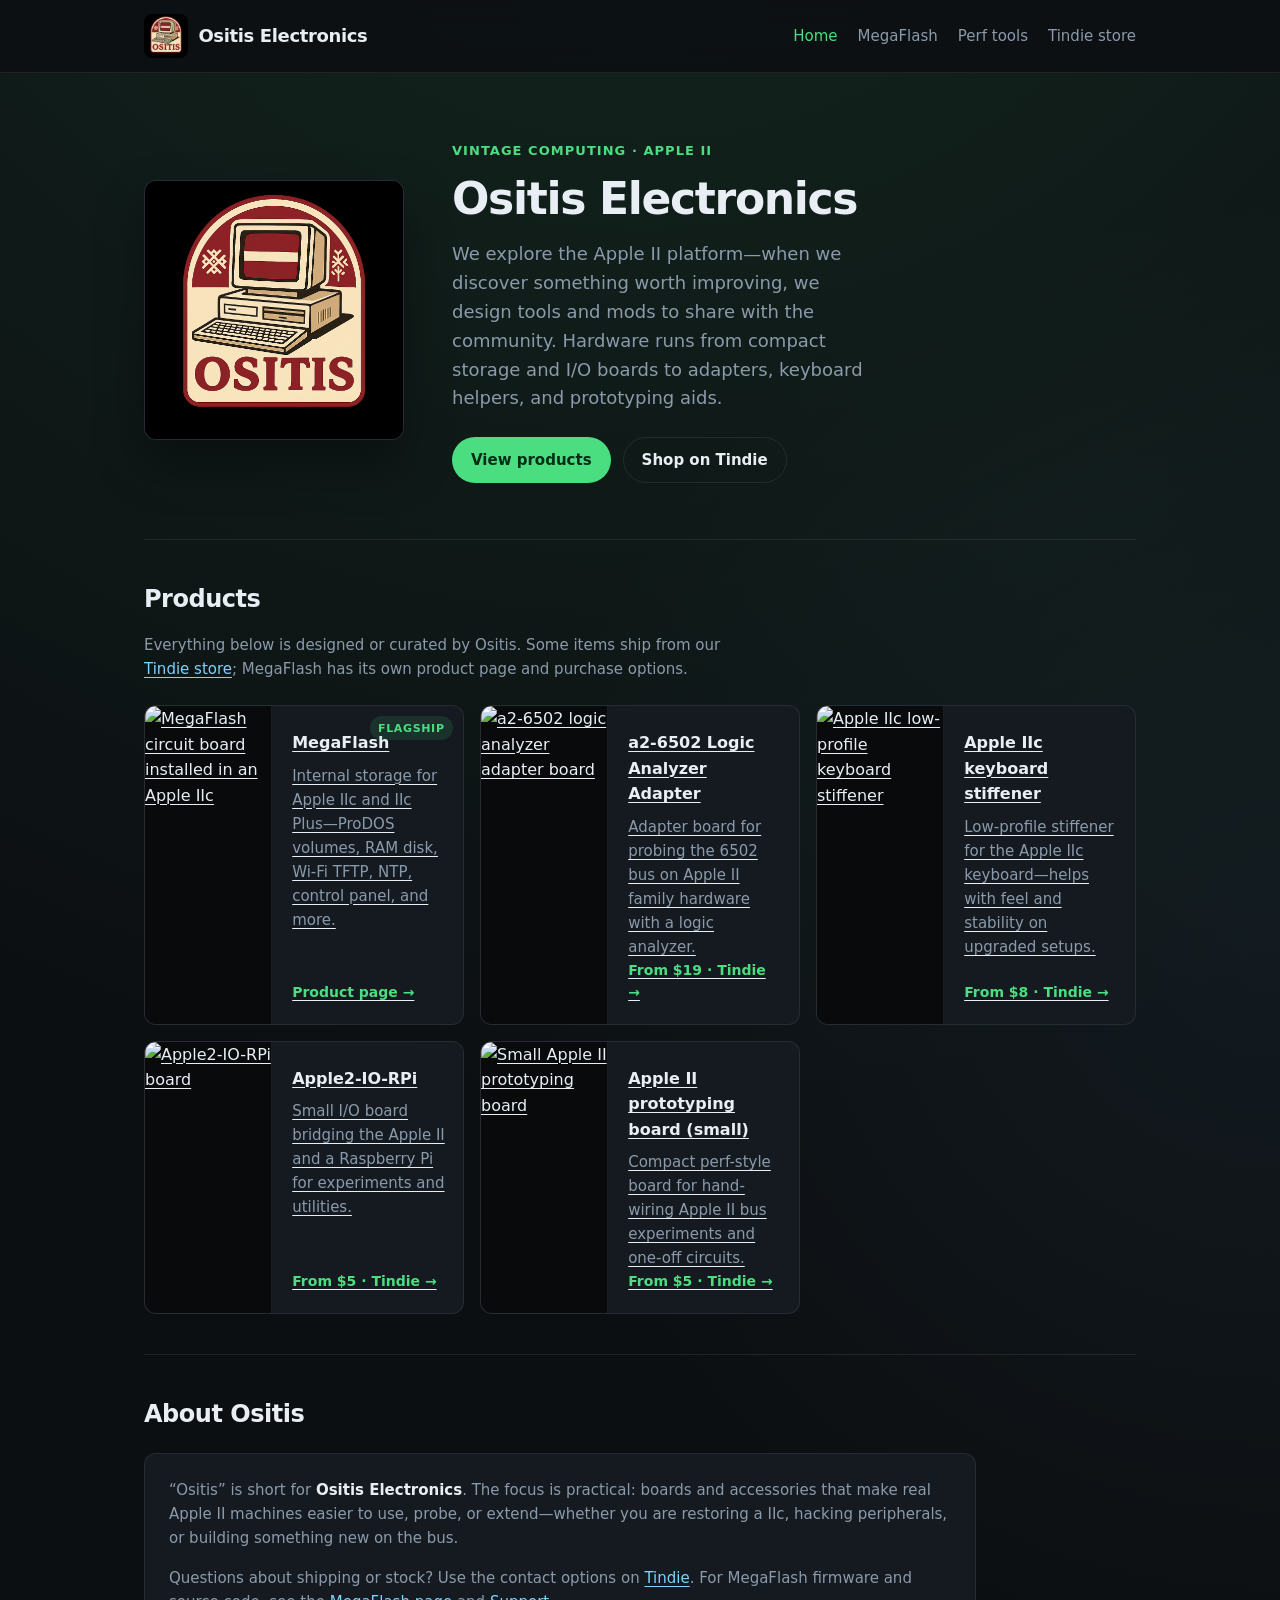
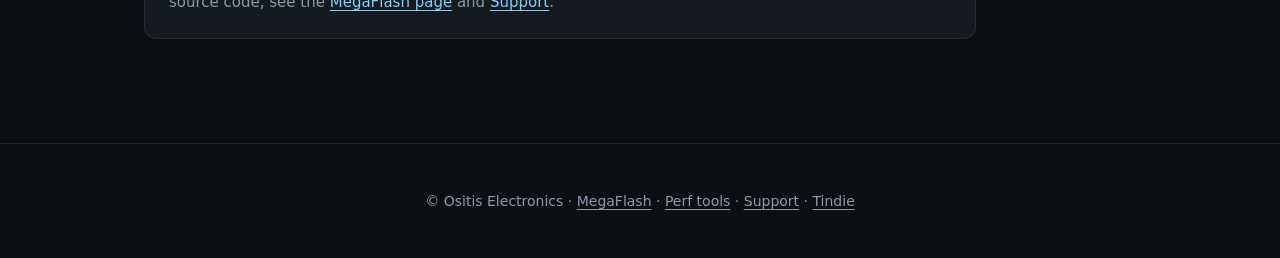
==== index.html @ d4b98e7e "initial website" ====
<!DOCTYPE html>
<html lang="en">
  <head>
    <meta charset="utf-8" />
    <meta name="viewport" content="width=device-width, initial-scale=1" />
    <meta
      name="description"
      content="Ositis Electronics — Apple II hardware, tools, and mods: MegaFlash storage, logic analyzer adapters, keyboards, and more."
    />
    <title>Ositis Electronics — Apple II hardware &amp; tools</title>
    <link rel="stylesheet" href="css/styles.css" />
  </head>
  <body>
    <header class="site-header">
      <div class="site-header__inner">
        <a class="logo-lockup" href="index.html">
          <img
            class="logo-lockup__mark"
            src="images/ositis-logo.png"
            alt=""
            width="1024"
            height="1024"
            decoding="async"
          />
          <span class="logo-lockup__text">Ositis Electronics</span>
        </a>
        <nav class="nav" aria-label="Primary">
          <a href="index.html" class="is-active">Home</a>
          <a href="megaflash.html">MegaFlash</a>
          <a href="perf-tools.html">Perf tools</a>
          <a href="https://www.tindie.com/stores/eositis/" target="_blank" rel="noopener noreferrer">Tindie store</a>
        </nav>
      </div>
    </header>

    <main>
      <section class="company-hero">
        <figure class="company-hero__brand">
          <img
            src="images/ositis-logo.png"
            alt="Ositis Electronics — retro computer badge logo"
            width="1024"
            height="1024"
            decoding="async"
          />
        </figure>
        <div class="company-hero__copy">
          <span class="hero__eyebrow">Vintage computing · Apple II</span>
          <h1>Ositis Electronics</h1>
          <p class="hero__lead company-hero__lead">
            We explore the Apple II platform—when we discover something worth improving, we design tools and mods
            to share with the community. Hardware runs from compact storage and I/O boards to adapters, keyboard
            helpers, and prototyping aids.
          </p>
          <div class="hero__actions">
            <a class="btn btn--primary" href="#products">View products</a>
            <a class="btn btn--ghost" href="https://www.tindie.com/stores/eositis/" target="_blank" rel="noopener noreferrer">Shop on Tindie</a>
          </div>
        </div>
      </section>

      <section class="section" id="products">
        <h2>Products</h2>
        <p class="section__lead">
          Everything below is designed or curated by Ositis. Some items ship from our
          <a href="https://www.tindie.com/stores/eositis/">Tindie store</a>; MegaFlash has its own product page
          and purchase options.
        </p>
        <div class="product-grid">
          <a class="card product-card" href="megaflash.html">
            <div class="product-card__media">
              <img
                src="https://raw.githubusercontent.com/eositis/MegaFlash/main/images/megaflash_rev1_s.jpg"
                alt="MegaFlash circuit board installed in an Apple IIc"
                width="640"
                height="480"
                loading="lazy"
                decoding="async"
              />
            </div>
            <div class="product-card__body">
              <span class="product-card__badge">Flagship</span>
              <h3>MegaFlash</h3>
              <p>Internal storage for Apple IIc and IIc Plus—ProDOS volumes, RAM disk, Wi‑Fi TFTP, NTP, control panel, and more.</p>
              <span class="product-card__cta">Product page →</span>
            </div>
          </a>
          <a
            class="card product-card"
            href="https://www.tindie.com/products/eositis/a2-6502-logicanalyzer-adapter/"
            target="_blank"
            rel="noopener noreferrer"
          >
            <div class="product-card__media">
              <img
                src="https://cdn.tindiemedia.com/images/resize/Y5wkq_wJI6daP9BuY8DA7gk_8hM=/p/1200x630/smart/i/170492/products/2025-10-01T01%3A47%3A15.490Z-20250930_201726.jpg?1759258233"
                alt="a2-6502 logic analyzer adapter board"
                width="1200"
                height="630"
                loading="lazy"
                decoding="async"
              />
            </div>
            <div class="product-card__body">
              <h3>a2‑6502 Logic Analyzer Adapter</h3>
              <p>Adapter board for probing the 6502 bus on Apple II family hardware with a logic analyzer.</p>
              <span class="product-card__meta">From $19 · Tindie →</span>
            </div>
          </a>
          <a
            class="card product-card"
            href="https://www.tindie.com/products/eositis/apple-iic-keyboard-low-profile-keyboard-stiffener/"
            target="_blank"
            rel="noopener noreferrer"
          >
            <div class="product-card__media">
              <img
                src="https://cdn.tindiemedia.com/images/resize/QzEd44Vo4ehL_Kuxc3cPVQbsVuA=/p/1200x630/smart/i/170492/products/2026-03-04T02%3A35%3A56.265Z-20260303_185822.jpg?1772564754"
                alt="Apple IIc low-profile keyboard stiffener"
                width="1200"
                height="630"
                loading="lazy"
                decoding="async"
              />
            </div>
            <div class="product-card__body">
              <h3>Apple IIc keyboard stiffener</h3>
              <p>Low-profile stiffener for the Apple IIc keyboard—helps with feel and stability on upgraded setups.</p>
              <span class="product-card__meta">From $8 · Tindie →</span>
            </div>
          </a>
          <a
            class="card product-card"
            href="https://www.tindie.com/products/eositis/apple2-io-rpi/"
            target="_blank"
            rel="noopener noreferrer"
          >
            <div class="product-card__media">
              <img
                src="https://cdn.tindiemedia.com/images/resize/1OBQ5DnU13HH8dV7BHEXU3SvA3s=/p/1200x630/smart/i/170492/products/2026-03-03T22%3A58%3A00.319Z-20260303_160439.jpg?1772549940"
                alt="Apple2-IO-RPi board"
                width="1200"
                height="630"
                loading="lazy"
                decoding="async"
              />
            </div>
            <div class="product-card__body">
              <h3>Apple2‑IO‑RPi</h3>
              <p>Small I/O board bridging the Apple II and a Raspberry Pi for experiments and utilities.</p>
              <span class="product-card__meta">From $5 · Tindie →</span>
            </div>
          </a>
          <a
            class="card product-card"
            href="https://www.tindie.com/products/eositis/apple-ii-protyping-board-small/"
            target="_blank"
            rel="noopener noreferrer"
          >
            <div class="product-card__media">
              <img
                src="https://cdn.tindiemedia.com/images/resize/3KiiOPnI-424GkK0ZScqtHlyyFc=/p/1200x630/smart/i/170492/products/2026-03-03T23%3A30%3A36.358Z-20260303_160458.jpg?1772552453"
                alt="Small Apple II prototyping board"
                width="1200"
                height="630"
                loading="lazy"
                decoding="async"
              />
            </div>
            <div class="product-card__body">
              <h3>Apple II prototyping board (small)</h3>
              <p>Compact perf-style board for hand-wiring Apple II bus experiments and one-off circuits.</p>
              <span class="product-card__meta">From $5 · Tindie →</span>
            </div>
          </a>
        </div>
      </section>

      <section class="section section--tight" id="about">
        <h2>About Ositis</h2>
        <div class="about-card">
          <p>
            “Ositis” is short for <strong>Ositis Electronics</strong>. The focus is practical: boards and accessories
            that make real Apple II machines easier to use, probe, or extend—whether you are restoring a IIc, hacking
            peripherals, or building something new on the bus.
          </p>
          <p class="about-card__muted">
            Questions about shipping or stock? Use the contact options on
            <a href="https://www.tindie.com/stores/eositis/">Tindie</a>. For MegaFlash firmware and source code,
            see the <a href="megaflash.html">MegaFlash page</a> and <a href="support.html">Support</a>.
          </p>
        </div>
      </section>
    </main>

    <footer class="site-footer">
      <p>
        © Ositis Electronics ·
        <a href="megaflash.html">MegaFlash</a>
        · <a href="perf-tools.html">Perf tools</a>
        · <a href="support.html">Support</a>
        · <a href="https://www.tindie.com/stores/eositis/" target="_blank" rel="noopener noreferrer">Tindie</a>
      </p>
    </footer>
  </body>
</html>
---- css/styles.css ----
/* Ositis Electronics — shared layout and theme */

:root {
  --bg: #0c0f12;
  --bg-elevated: #141a20;
  --border: rgba(255, 255, 255, 0.08);
  --text: #e8eef4;
  --muted: #8b9aab;
  --accent: #4ade80;
  --accent-dim: rgba(74, 222, 128, 0.15);
  --link: #7dd3fc;
  --radius: 12px;
  --max: 1040px;
  --font: ui-sans-serif, system-ui, -apple-system, "Segoe UI", Roboto, "Helvetica Neue", Arial, sans-serif;
}

*,
*::before,
*::after {
  box-sizing: border-box;
}

html {
  scroll-behavior: smooth;
}

body {
  margin: 0;
  min-height: 100vh;
  font-family: var(--font);
  font-size: 1rem;
  line-height: 1.6;
  color: var(--text);
  background: var(--bg);
  background-image:
    radial-gradient(ellipse 120% 80% at 50% -20%, rgba(74, 222, 128, 0.12), transparent),
    radial-gradient(ellipse 60% 40% at 100% 50%, rgba(125, 211, 252, 0.06), transparent);
}

a {
  color: var(--link);
  text-decoration-thickness: 1px;
  text-underline-offset: 3px;
}

a:hover {
  color: #bae6fd;
}

.site-header {
  position: sticky;
  top: 0;
  z-index: 10;
  border-bottom: 1px solid var(--border);
  background: rgba(12, 15, 18, 0.85);
  backdrop-filter: blur(12px);
}

.site-header__inner {
  max-width: var(--max);
  margin: 0 auto;
  padding: 0.875rem 1.5rem;
  display: flex;
  align-items: center;
  justify-content: space-between;
  gap: 1rem;
}

.logo-lockup {
  display: inline-flex;
  align-items: center;
  gap: 0.65rem;
  text-decoration: none;
  color: var(--text);
  min-width: 0;
}

.logo-lockup:hover {
  color: var(--text);
}

.logo-lockup:hover .logo-lockup__text {
  color: var(--accent);
}

.logo-lockup__mark {
  height: 2.75rem;
  width: auto;
  display: block;
  border-radius: 8px;
  flex-shrink: 0;
}

.logo-lockup__text {
  font-weight: 700;
  font-size: 1.125rem;
  letter-spacing: -0.02em;
  white-space: nowrap;
}

@media (max-width: 520px) {
  .logo-lockup__text {
    font-size: 1rem;
  }
}

@media (max-width: 400px) {
  .logo-lockup__text {
    display: none;
  }
}

.nav {
  display: flex;
  align-items: center;
  gap: 1.25rem;
  flex-wrap: wrap;
}

.nav a {
  color: var(--muted);
  text-decoration: none;
  font-size: 0.9375rem;
  font-weight: 500;
}

.nav a:hover {
  color: var(--text);
}

.nav a.is-active {
  color: var(--accent);
}

.btn {
  display: inline-flex;
  align-items: center;
  justify-content: center;
  gap: 0.5rem;
  padding: 0.625rem 1.125rem;
  font-size: 0.9375rem;
  font-weight: 600;
  border-radius: 999px;
  border: 1px solid transparent;
  text-decoration: none;
  cursor: pointer;
  transition: background 0.15s, border-color 0.15s, color 0.15s;
}

.btn--primary {
  background: var(--accent);
  color: #052e16;
}

.btn--primary:hover {
  background: #86efac;
  color: #052e16;
}

.btn--ghost {
  background: transparent;
  border-color: var(--border);
  color: var(--text);
}

.btn--ghost:hover {
  border-color: rgba(255, 255, 255, 0.2);
  background: rgba(255, 255, 255, 0.04);
}

.btn--buy {
  background: #dc2626;
  color: #fff;
  border-color: transparent;
}

.btn--buy:hover {
  background: #ef4444;
  color: #fff;
}

main {
  max-width: var(--max);
  margin: 0 auto;
  padding: 2.5rem 1.5rem 4rem;
}

.breadcrumb {
  font-size: 0.875rem;
  color: var(--muted);
  margin: 0 0 1.25rem;
}

.breadcrumb a {
  color: var(--muted);
  text-decoration: none;
}

.breadcrumb a:hover {
  color: var(--link);
}

.company-hero {
  display: grid;
  gap: 2rem;
  align-items: center;
  padding: 1rem 0 2.5rem;
}

@media (min-width: 860px) {
  .company-hero {
    grid-template-columns: minmax(160px, 260px) 1fr;
    gap: 3rem;
    padding: 1.5rem 0 3.5rem;
  }
}

.company-hero__brand {
  margin: 0;
  justify-self: center;
}

.company-hero__brand img {
  display: block;
  width: 100%;
  max-width: 260px;
  height: auto;
  border-radius: var(--radius);
  border: 1px solid var(--border);
  background: var(--bg-elevated);
  box-shadow: 0 24px 48px rgba(0, 0, 0, 0.35);
}

.company-hero__copy h1 {
  margin: 0 0 1rem;
  font-size: clamp(2rem, 5vw, 2.75rem);
  font-weight: 700;
  letter-spacing: -0.03em;
  line-height: 1.15;
}

.company-hero__lead {
  max-width: none;
}

.section__lead {
  margin: -0.35rem 0 1.5rem;
  color: var(--muted);
  max-width: 62ch;
  font-size: 0.9375rem;
}

.product-grid {
  display: grid;
  gap: 1rem;
}

@media (min-width: 640px) {
  .product-grid {
    grid-template-columns: repeat(2, 1fr);
  }
}

@media (min-width: 1000px) {
  .product-grid {
    grid-template-columns: repeat(3, 1fr);
  }
}

a.card.product-card {
  color: inherit;
  display: flex;
  flex-direction: row;
  align-items: stretch;
  transition: border-color 0.15s, background 0.15s;
  position: relative;
  padding: 0;
  overflow: hidden;
  min-height: 0;
}

.product-card:hover {
  border-color: rgba(74, 222, 128, 0.35);
  background: var(--accent-dim);
}

.product-card:hover .product-card__media img {
  transform: scale(1.03);
}

.product-card__media {
  flex: 0 0 40%;
  max-width: 168px;
  min-width: 112px;
  min-height: 148px;
  background: #080a0c;
  border-right: 1px solid var(--border);
  overflow: hidden;
}

.product-card__media img {
  width: 100%;
  height: 100%;
  object-fit: cover;
  object-position: center;
  display: block;
  transition: transform 0.35s ease;
}

.product-card__body {
  flex: 1;
  min-width: 0;
  padding: 1.5rem 1.1rem 1.25rem 1.25rem;
  display: flex;
  flex-direction: column;
  position: relative;
}

.product-card h3 {
  margin: 0 0 0.5rem;
  font-size: 1rem;
  font-weight: 600;
  color: var(--text);
}

.product-card p {
  flex: 1;
  margin: 0 0 1rem;
}

.product-card__badge {
  position: absolute;
  top: 0.65rem;
  right: 0.65rem;
  font-size: 0.6875rem;
  font-weight: 700;
  text-transform: uppercase;
  letter-spacing: 0.06em;
  color: var(--accent);
  background: rgba(74, 222, 128, 0.12);
  padding: 0.2rem 0.5rem;
  border-radius: 999px;
}

.product-card__meta,
.product-card__cta {
  font-size: 0.875rem;
  font-weight: 600;
  color: var(--accent);
  margin-top: auto;
}

@media (max-width: 520px) {
  a.card.product-card {
    flex-direction: column;
  }

  .product-card__media {
    flex: none;
    width: 100%;
    max-width: none;
    min-height: 168px;
    border-right: none;
    border-bottom: 1px solid var(--border);
  }

  .product-card__body {
    padding: 1.35rem 1.25rem 1.25rem;
  }
}

.section--tight {
  padding-top: 2rem;
}

.section--flush-top {
  padding-top: 0;
  border-top: none;
}

.about-card {
  padding: 1.5rem;
  border-radius: var(--radius);
  border: 1px solid var(--border);
  background: var(--bg-elevated);
  max-width: 52rem;
}

.about-card p {
  margin: 0 0 1rem;
  color: var(--muted);
  font-size: 0.9375rem;
}

.about-card p:last-child {
  margin-bottom: 0;
}

.about-card__muted {
  font-size: 0.875rem;
}

.about-card strong {
  color: var(--text);
  font-weight: 600;
}

.hero {
  display: grid;
  gap: 2rem;
  align-items: center;
  padding: 1rem 0 3rem;
}

@media (min-width: 860px) {
  .hero {
    grid-template-columns: 1fr 1fr;
    gap: 3rem;
    padding: 2rem 0 4rem;
  }
}

.hero__eyebrow {
  display: inline-block;
  font-size: 0.8125rem;
  font-weight: 600;
  text-transform: uppercase;
  letter-spacing: 0.08em;
  color: var(--accent);
  margin-bottom: 0.75rem;
}

.hero h1 {
  margin: 0 0 1rem;
  font-size: clamp(2rem, 5vw, 2.75rem);
  font-weight: 700;
  letter-spacing: -0.03em;
  line-height: 1.15;
}

.hero__lead {
  margin: 0 0 1.5rem;
  font-size: 1.125rem;
  color: var(--muted);
  max-width: 36ch;
}

.hero__actions {
  display: flex;
  flex-wrap: wrap;
  gap: 0.75rem;
}

.hero__media {
  border-radius: var(--radius);
  overflow: hidden;
  border: 1px solid var(--border);
  background: var(--bg-elevated);
  box-shadow: 0 24px 48px rgba(0, 0, 0, 0.45);
}

.hero__media img {
  display: block;
  width: 100%;
  height: auto;
  vertical-align: middle;
}

.section {
  padding: 2.5rem 0;
  border-top: 1px solid var(--border);
}

.section h2 {
  margin: 0 0 1.25rem;
  font-size: 1.5rem;
  font-weight: 700;
  letter-spacing: -0.02em;
}

.feature-grid {
  display: grid;
  gap: 1rem;
}

@media (min-width: 640px) {
  .feature-grid {
    grid-template-columns: repeat(2, 1fr);
  }
}

@media (min-width: 900px) {
  .feature-grid {
    grid-template-columns: repeat(3, 1fr);
  }
}

.card {
  padding: 1.25rem 1.35rem;
  border-radius: var(--radius);
  border: 1px solid var(--border);
  background: var(--bg-elevated);
}

.card h3 {
  margin: 0 0 0.5rem;
  font-size: 1rem;
  font-weight: 600;
}

.card p {
  margin: 0;
  font-size: 0.9375rem;
  color: var(--muted);
}

a.card.product-card h3 {
  color: var(--text);
}

.two-col {
  display: grid;
  gap: 1.5rem;
}

@media (min-width: 720px) {
  .two-col {
    grid-template-columns: 1fr 1fr;
  }
}

.sponsor {
  border-top: 1px solid var(--border);
  padding: 2rem 1.5rem;
  background: rgba(0, 0, 0, 0.22);
}

.sponsor__inner {
  max-width: var(--max);
  margin: 0 auto;
  text-align: center;
}

.sponsor__text {
  margin: 0;
  font-size: 0.875rem;
  color: var(--muted);
  line-height: 1.65;
  max-width: 52rem;
  margin-left: auto;
  margin-right: auto;
}

.sponsor__link {
  display: inline-flex;
  align-items: center;
  margin: 0 0.15rem;
  padding: 0.35rem 0.5rem;
  border-radius: 8px;
  text-decoration: none;
  color: var(--text);
  vertical-align: middle;
  transition: background 0.15s;
  max-width: min(100%, 280px);
}

.sponsor__link:hover {
  background: rgba(255, 255, 255, 0.06);
}

.sponsor__logo {
  display: block;
  height: auto;
  max-height: 2.5rem;
  width: 100%;
  object-fit: contain;
  flex-shrink: 0;
}

.site-footer {
  border-top: 1px solid var(--border);
  padding: 2rem 1.5rem;
  text-align: center;
  color: var(--muted);
  font-size: 0.875rem;
}

.site-footer a {
  color: var(--muted);
}

.site-footer a:hover {
  color: var(--link);
}

/* Support page */
.support-intro {
  max-width: 52ch;
  margin-bottom: 2rem;
  color: var(--muted);
}

.support-links {
  display: grid;
  gap: 1rem;
}

@media (min-width: 560px) {
  .support-links {
    grid-template-columns: repeat(2, 1fr);
  }
}

.support-card {
  display: flex;
  flex-direction: column;
  padding: 1.5rem;
  border-radius: var(--radius);
  border: 1px solid var(--border);
  background: var(--bg-elevated);
  text-decoration: none;
  color: inherit;
  transition: border-color 0.15s, background 0.15s;
}

.support-card:hover {
  border-color: rgba(74, 222, 128, 0.35);
  background: var(--accent-dim);
}

.support-card h2 {
  margin: 0 0 0.5rem;
  font-size: 1.125rem;
  font-weight: 600;
  color: var(--text);
}

.support-card p {
  margin: 0;
  flex: 1;
  font-size: 0.9375rem;
  color: var(--muted);
}

.support-card .arrow {
  margin-top: 1rem;
  font-size: 0.875rem;
  font-weight: 600;
  color: var(--accent);
}

.support-secondary {
  margin-top: 2.5rem;
  padding-top: 2rem;
  border-top: 1px solid var(--border);
}

.support-secondary h2 {
  font-size: 1.125rem;
  margin-bottom: 0.75rem;
}

.support-secondary ul {
  margin: 0;
  padding-left: 1.25rem;
  color: var(--muted);
}

.support-secondary li {
  margin-bottom: 0.5rem;
}

.tool-detail {
  margin: 0;
  color: var(--muted);
  font-size: 0.9375rem;
  max-width: 52rem;
  line-height: 1.65;
}

.tool-detail strong {
  color: var(--text);
  font-weight: 600;
}

main > h1 {
  margin: 0 0 0.75rem;
  font-size: clamp(1.75rem, 4vw, 2.25rem);
  font-weight: 700;
  letter-spacing: -0.03em;
  line-height: 1.2;
}

.perf-tools-why__title {
  margin: 0 0 0.75rem;
  font-size: 1.125rem;
  font-weight: 700;
  letter-spacing: -0.02em;
  color: var(--text);
}

.perf-tools-why p {
  margin: 0 0 1rem;
  color: var(--muted);
  font-size: 0.9375rem;
  line-height: 1.65;
}

.perf-tools-why p:last-child {
  margin-bottom: 0;
}

.perf-tools-why strong {
  color: var(--text);
  font-weight: 600;
}
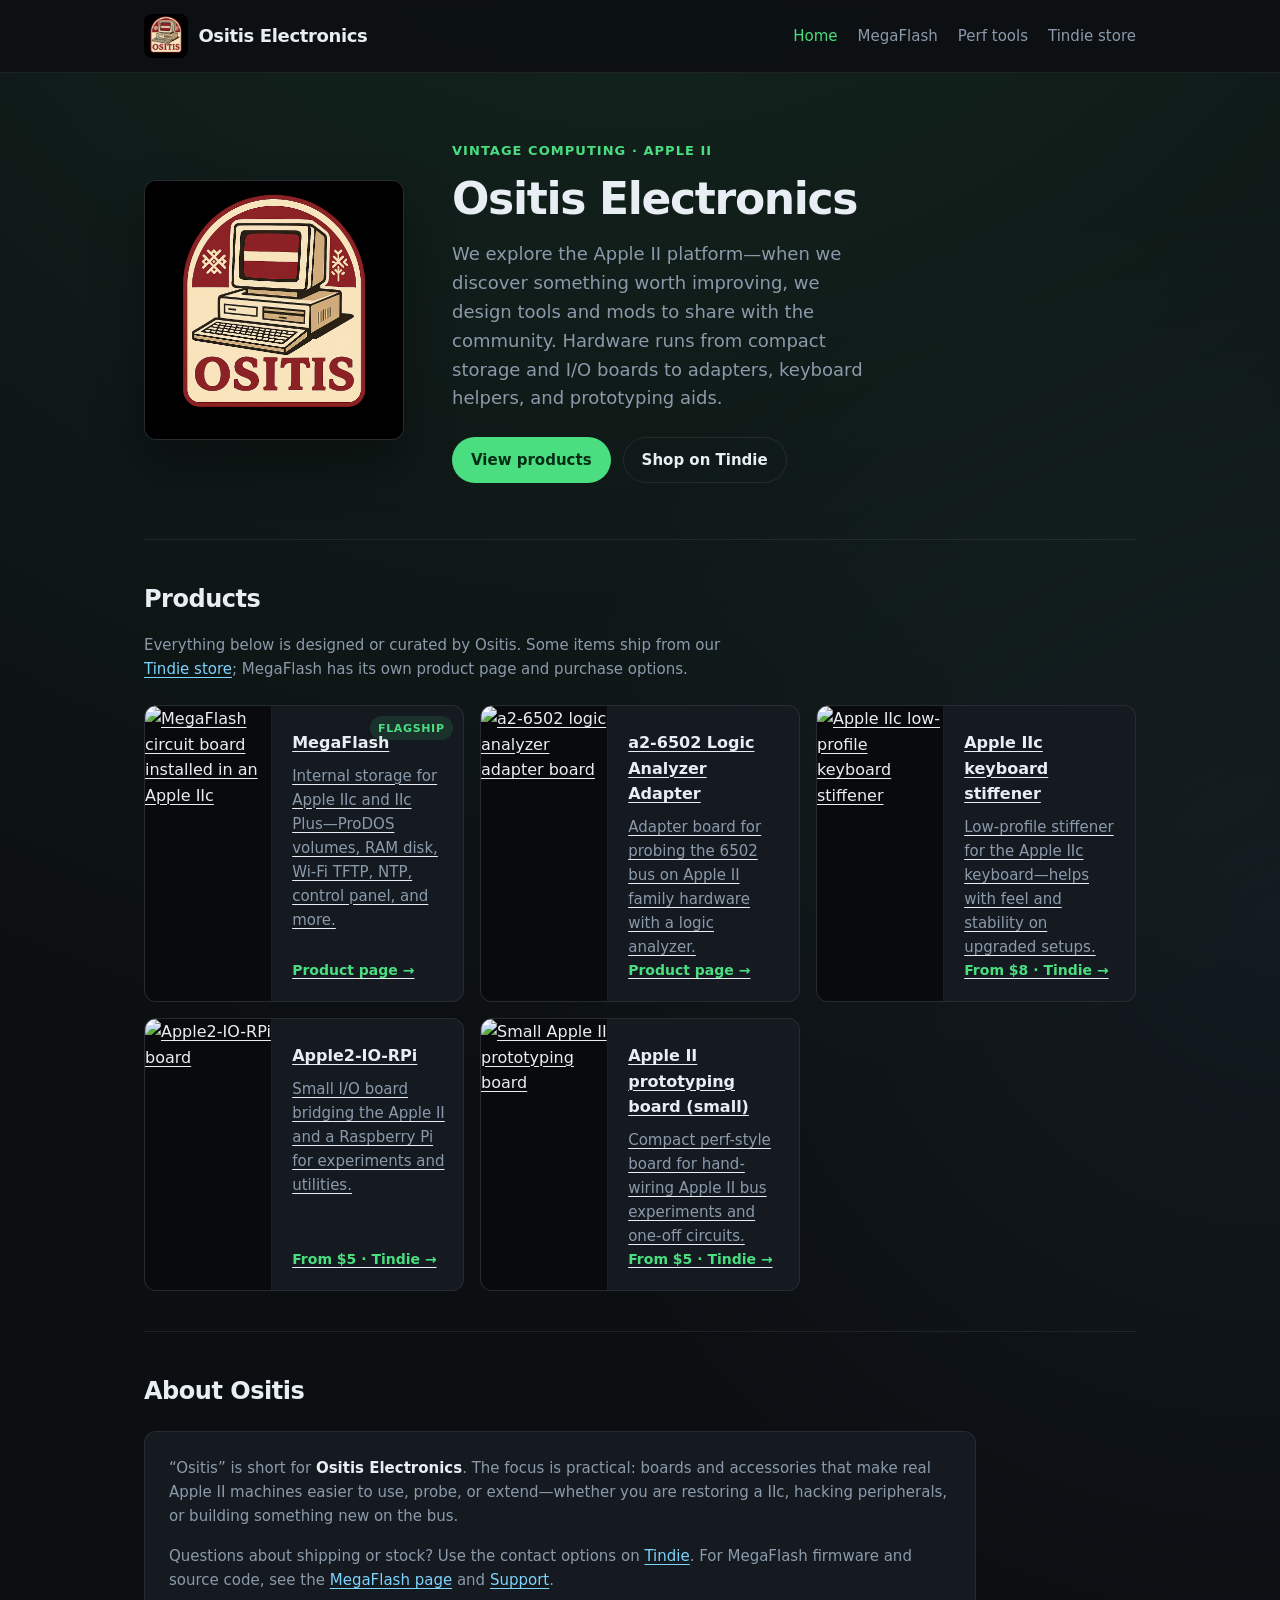
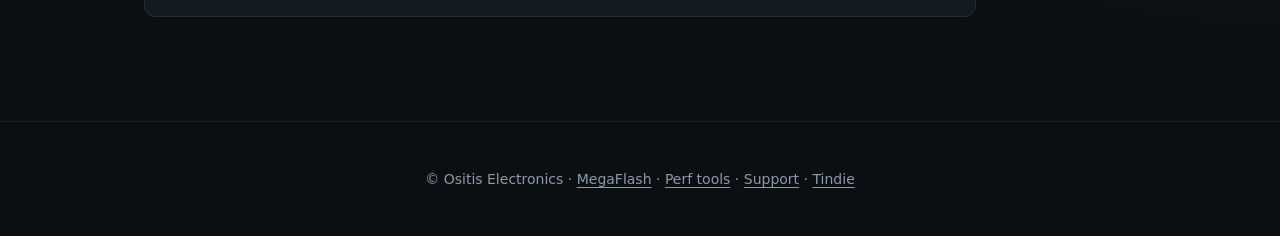
==== commit 80fb9a08: "updated logicanalyzer product page" ====
--- a/index.html
+++ b/index.html
@@ -85,12 +85,7 @@
               <span class="product-card__cta">Product page →</span>
             </div>
           </a>
-          <a
-            class="card product-card"
-            href="https://www.tindie.com/products/eositis/a2-6502-logicanalyzer-adapter/"
-            target="_blank"
-            rel="noopener noreferrer"
-          >
+          <a class="card product-card" href="a2-6502-analyzer.html">
             <div class="product-card__media">
               <img
                 src="https://cdn.tindiemedia.com/images/resize/Y5wkq_wJI6daP9BuY8DA7gk_8hM=/p/1200x630/smart/i/170492/products/2025-10-01T01%3A47%3A15.490Z-20250930_201726.jpg?1759258233"
@@ -104,7 +99,7 @@
             <div class="product-card__body">
               <h3>a2‑6502 Logic Analyzer Adapter</h3>
               <p>Adapter board for probing the 6502 bus on Apple II family hardware with a logic analyzer.</p>
-              <span class="product-card__meta">From $19 · Tindie →</span>
+              <span class="product-card__meta">Product page →</span>
             </div>
           </a>
           <a
@@ -202,5 +197,6 @@
         · <a href="https://www.tindie.com/stores/eositis/" target="_blank" rel="noopener noreferrer">Tindie</a>
       </p>
     </footer>
+    <script defer src="js/hit-tracker.js" data-endpoint="http://localhost:8787"></script>
   </body>
 </html>
--- a/css/styles.css
+++ b/css/styles.css
@@ -66,6 +66,42 @@
   gap: 1rem;
 }
 
+.site-header__brand {
+  display: flex;
+  align-items: center;
+  gap: 0.65rem;
+  min-width: 0;
+}
+
+.site-header__megaflash-mark {
+  display: flex;
+  align-items: center;
+  flex-shrink: 0;
+  text-decoration: none;
+  line-height: 0;
+  opacity: 0.95;
+  transition: opacity 0.15s;
+}
+
+.site-header__megaflash-mark:hover {
+  opacity: 1;
+}
+
+.site-header__megaflash-mark img {
+  display: block;
+  height: 1.85rem;
+  width: auto;
+  max-width: min(140px, 28vw);
+  object-fit: contain;
+}
+
+@media (max-width: 520px) {
+  .site-header__megaflash-mark img {
+    height: 1.45rem;
+    max-width: min(120px, 32vw);
+  }
+}
+
 .logo-lockup {
   display: inline-flex;
   align-items: center;
@@ -466,6 +502,109 @@
   vertical-align: middle;
 }
 
+.hero__media--logo {
+  display: flex;
+  align-items: center;
+  justify-content: center;
+  padding: clamp(1.25rem, 4vw, 2.75rem);
+  min-height: min(320px, 42vh);
+  background: radial-gradient(ellipse 90% 80% at 50% 40%, rgba(74, 222, 128, 0.06), transparent),
+    var(--bg-elevated);
+}
+
+.hero__media--logo img {
+  width: auto;
+  max-width: 100%;
+  max-height: min(400px, 48vh);
+  height: auto;
+  object-fit: contain;
+  margin: 0 auto;
+}
+
+/* MegaFlash product page: breadcrumb full width; copy + gallery aligned */
+.hero.hero--megaflash {
+  display: grid;
+  grid-template-columns: 1fr;
+  gap: 0.55rem;
+  align-items: start;
+  padding: 0 0 2.25rem;
+}
+
+.hero.hero--megaflash .hero__breadcrumb {
+  grid-column: 1;
+  grid-row: 1;
+  margin: 0 0 0.15rem;
+}
+
+.hero.hero--megaflash .hero__copy {
+  grid-column: 1;
+  grid-row: 2;
+  min-width: 0;
+}
+
+.hero.hero--megaflash .hero__gallery {
+  grid-column: 1;
+  grid-row: 3;
+  width: 100%;
+}
+
+@media (min-width: 860px) {
+  .hero.hero--megaflash {
+    grid-template-columns: 1fr 1fr;
+    grid-template-rows: auto auto;
+    gap: 0.55rem 1.25rem;
+    padding: 0 0 2.75rem;
+  }
+
+  .hero.hero--megaflash .hero__breadcrumb {
+    grid-column: 1 / -1;
+    grid-row: 1;
+  }
+
+  .hero.hero--megaflash .hero__copy {
+    grid-column: 1;
+    grid-row: 2;
+    align-self: start;
+  }
+
+  .hero.hero--megaflash .hero__gallery {
+    grid-column: 2;
+    grid-row: 2;
+    align-self: start;
+  }
+}
+
+.hero__gallery-window {
+  position: relative;
+  width: 100%;
+  aspect-ratio: 4 / 3;
+  border-radius: var(--radius);
+  overflow: hidden;
+  border: 1px solid var(--border);
+  background:
+    radial-gradient(ellipse 95% 90% at 50% 48%, var(--accent-dim), rgba(74, 222, 128, 0.05)),
+    radial-gradient(ellipse 120% 100% at 50% 100%, rgba(74, 222, 128, 0.08), transparent),
+    #0c1410;
+  box-shadow: 0 14px 36px rgba(0, 0, 0, 0.42);
+}
+
+.hero__gallery-slide {
+  position: absolute;
+  inset: 0;
+  width: 100%;
+  height: 100%;
+  object-fit: contain;
+  object-position: center;
+  opacity: 0;
+  transition: opacity 0.65s ease;
+}
+
+.hero__gallery-slide.is-active {
+  opacity: 1;
+  z-index: 1;
+}
+
+
 .section {
   padding: 2.5rem 0;
   border-top: 1px solid var(--border);
@@ -670,6 +809,271 @@
   margin-bottom: 0.5rem;
 }
 
+/* MegaFlash docs hub + Markdown reader */
+.doc-hub__intro {
+  max-width: 62ch;
+}
+
+.doc-grid {
+  display: grid;
+  gap: 1rem;
+  margin-top: 1.5rem;
+}
+
+@media (min-width: 640px) {
+  .doc-grid {
+    grid-template-columns: repeat(2, 1fr);
+  }
+}
+
+.doc-loading {
+  margin: 0;
+  color: var(--muted);
+  font-size: 0.9375rem;
+}
+
+.doc-card {
+  display: flex;
+  flex-direction: column;
+  padding: 1.35rem 1.5rem;
+  border-radius: var(--radius);
+  border: 1px solid var(--border);
+  background: var(--bg-elevated);
+  transition: border-color 0.15s, background 0.15s;
+  min-height: 0;
+}
+
+.doc-card:hover {
+  border-color: rgba(74, 222, 128, 0.35);
+  background: var(--accent-dim);
+}
+
+/* Link wraps only the heading; summary is a sibling so it never inherits link color/underline. */
+a.doc-card__title {
+  display: block;
+  margin: 0 0 0.5rem;
+  color: var(--link);
+  text-decoration-thickness: 1px;
+  text-underline-offset: 3px;
+  font-weight: 600;
+}
+
+a.doc-card__title:hover {
+  color: #bae6fd;
+}
+
+.doc-card__heading {
+  margin: 0;
+  font-size: 1.0625rem;
+  font-weight: 600;
+  letter-spacing: -0.02em;
+  line-height: 1.3;
+}
+
+.doc-card__summary {
+  margin: 0;
+  font-size: 0.9375rem;
+  color: var(--muted);
+  line-height: 1.55;
+  text-decoration: none;
+}
+
+.doc-error {
+  margin: 0 0 1rem;
+  color: #fca5a5;
+  font-size: 0.9375rem;
+}
+
+.doc-page {
+  max-width: min(100%, 52rem);
+}
+
+.doc-page__toolbar {
+  display: flex;
+  flex-wrap: wrap;
+  align-items: center;
+  justify-content: space-between;
+  gap: 0.75rem 1.25rem;
+  margin: 0 0 1.25rem;
+  padding-bottom: 1rem;
+  border-bottom: 1px solid var(--border);
+}
+
+.doc-page__back {
+  font-size: 0.9375rem;
+  font-weight: 600;
+  text-decoration: none;
+  color: var(--accent);
+}
+
+.doc-page__back:hover {
+  color: #86efac;
+}
+
+.doc-page__source {
+  font-size: 0.875rem;
+  font-weight: 500;
+  text-decoration: none;
+  color: var(--muted);
+}
+
+.doc-page__source:hover {
+  color: var(--link);
+}
+
+.doc-page__title {
+  margin: 0 0 1.25rem;
+  font-size: clamp(1.5rem, 3.5vw, 2rem);
+  font-weight: 700;
+  letter-spacing: -0.03em;
+  line-height: 1.2;
+  color: var(--text);
+}
+
+.doc-prose {
+  color: var(--text);
+  font-size: 1rem;
+  line-height: 1.65;
+  overflow-x: auto;
+}
+
+.doc-prose[aria-busy="true"] {
+  min-height: 8rem;
+}
+
+.doc-prose > *:first-child {
+  margin-top: 0;
+}
+
+.doc-prose h1 {
+  margin: 2rem 0 1rem;
+  font-size: 1.75rem;
+  font-weight: 700;
+  letter-spacing: -0.03em;
+  line-height: 1.25;
+  border-bottom: 1px solid var(--border);
+  padding-bottom: 0.5rem;
+}
+
+.doc-prose h2 {
+  margin: 2rem 0 0.75rem;
+  font-size: 1.35rem;
+  font-weight: 650;
+  letter-spacing: -0.02em;
+  line-height: 1.3;
+  color: var(--text);
+}
+
+.doc-prose h3 {
+  margin: 1.5rem 0 0.5rem;
+  font-size: 1.125rem;
+  font-weight: 600;
+  color: var(--text);
+}
+
+.doc-prose h4 {
+  margin: 1.25rem 0 0.4rem;
+  font-size: 1rem;
+  font-weight: 600;
+}
+
+.doc-prose p {
+  margin: 0 0 1rem;
+}
+
+.doc-prose ul,
+.doc-prose ol {
+  margin: 0 0 1rem;
+  padding-left: 1.35rem;
+}
+
+.doc-prose li {
+  margin-bottom: 0.35rem;
+}
+
+.doc-prose li > p {
+  margin: 0.35rem 0;
+}
+
+.doc-prose blockquote {
+  margin: 0 0 1rem;
+  padding: 0.65rem 0 0.65rem 1rem;
+  border-left: 3px solid rgba(74, 222, 128, 0.45);
+  color: var(--muted);
+  background: rgba(0, 0, 0, 0.2);
+  border-radius: 0 var(--radius) var(--radius) 0;
+}
+
+.doc-prose hr {
+  border: none;
+  border-top: 1px solid var(--border);
+  margin: 2rem 0;
+}
+
+.doc-prose a {
+  color: var(--link);
+  text-decoration-thickness: 1px;
+  text-underline-offset: 2px;
+}
+
+.doc-prose a:hover {
+  color: #bae6fd;
+}
+
+.doc-prose code {
+  font-family: ui-monospace, SFMono-Regular, Menlo, Monaco, Consolas, monospace;
+  font-size: 0.9em;
+  padding: 0.12em 0.35em;
+  border-radius: 6px;
+  background: rgba(255, 255, 255, 0.06);
+  border: 1px solid var(--border);
+}
+
+.doc-prose pre {
+  margin: 0 0 1.25rem;
+  padding: 1rem 1.1rem;
+  border-radius: var(--radius);
+  border: 1px solid var(--border);
+  background: #080a0c;
+  overflow-x: auto;
+  font-size: 0.875rem;
+  line-height: 1.5;
+}
+
+.doc-prose pre code {
+  padding: 0;
+  border: none;
+  background: none;
+  font-size: inherit;
+}
+
+.doc-prose table {
+  width: 100%;
+  border-collapse: collapse;
+  margin: 0 0 1.25rem;
+  font-size: 0.9375rem;
+}
+
+.doc-prose th,
+.doc-prose td {
+  border: 1px solid var(--border);
+  padding: 0.5rem 0.65rem;
+  text-align: left;
+  vertical-align: top;
+}
+
+.doc-prose th {
+  background: var(--bg-elevated);
+  font-weight: 600;
+}
+
+.doc-prose img {
+  max-width: 100%;
+  height: auto;
+  border-radius: 8px;
+  border: 1px solid var(--border);
+}
+
 .tool-detail {
   margin: 0;
   color: var(--muted);
@@ -714,3 +1118,59 @@
   color: var(--text);
   font-weight: 600;
 }
+
+/* Coming soon page */
+.coming-soon-page {
+  position: relative;
+  display: grid;
+  place-items: center;
+  min-height: 100vh;
+  overflow: hidden;
+}
+
+.coming-soon-page::before {
+  content: "";
+  position: fixed;
+  inset: 0;
+  background-image: url("../images/ositis-logo.png");
+  background-repeat: no-repeat;
+  background-position: center;
+  background-size: min(72vmin, 440px);
+  opacity: 0.09;
+  pointer-events: none;
+  z-index: 0;
+}
+
+.coming-soon {
+  position: relative;
+  z-index: 1;
+  width: min(92vw, 680px);
+  padding: 2rem;
+  border: 1px solid var(--border);
+  border-radius: var(--radius);
+  background: rgba(20, 26, 32, 0.88);
+  text-align: center;
+  box-shadow: 0 24px 48px rgba(0, 0, 0, 0.35);
+}
+
+.coming-soon__eyebrow {
+  margin: 0 0 0.75rem;
+  color: var(--accent);
+  font-size: 0.8125rem;
+  font-weight: 700;
+  text-transform: uppercase;
+  letter-spacing: 0.09em;
+}
+
+.coming-soon h1 {
+  margin: 0 0 0.85rem;
+  font-size: clamp(2rem, 6vw, 3rem);
+  line-height: 1.1;
+  letter-spacing: -0.03em;
+}
+
+.coming-soon__copy {
+  margin: 0 auto 1.5rem;
+  color: var(--muted);
+  max-width: 42ch;
+}
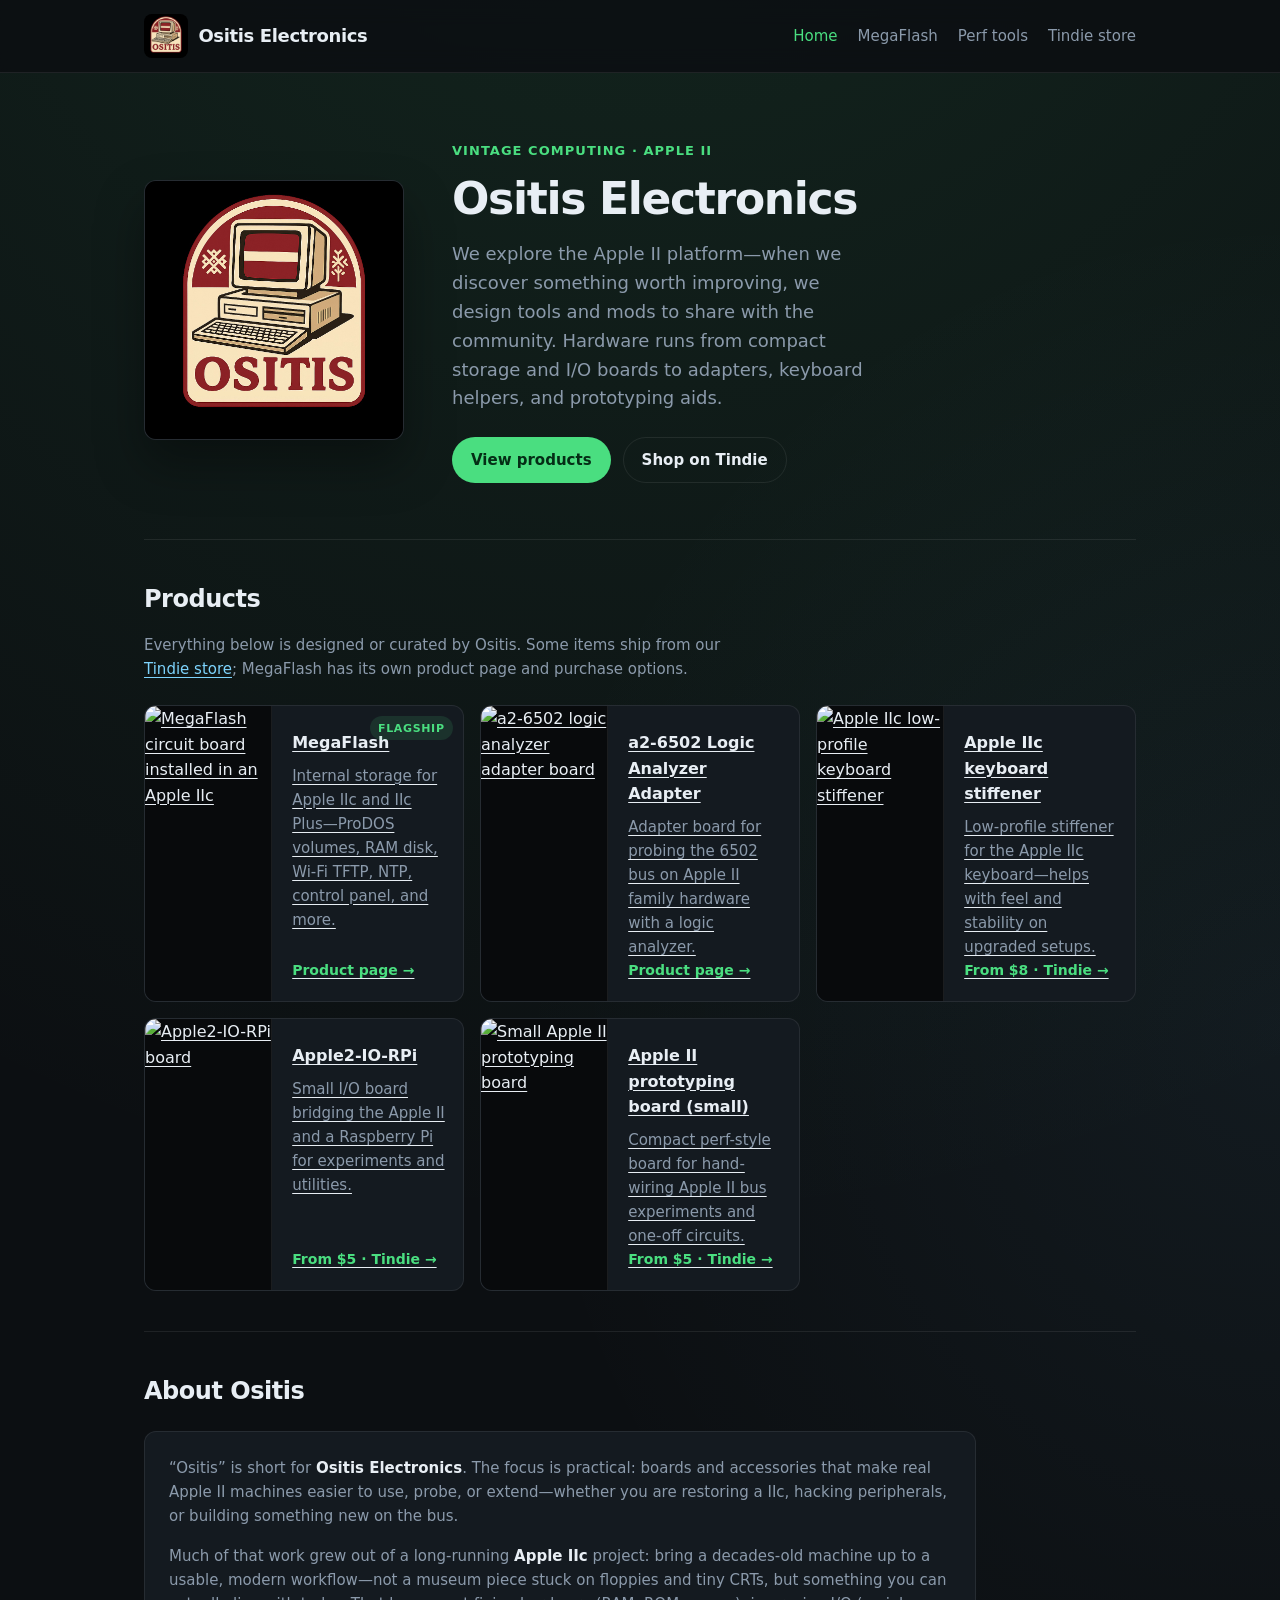
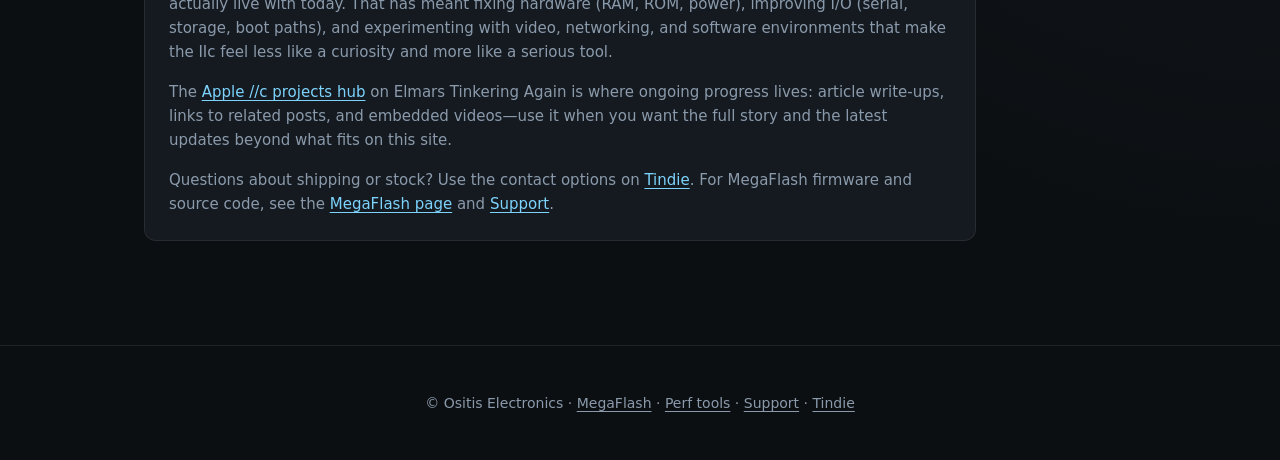
==== commit d190f30d: "updated about section" ====
--- a/index.html
+++ b/index.html
@@ -179,6 +179,19 @@
             that make real Apple II machines easier to use, probe, or extend—whether you are restoring a IIc, hacking
             peripherals, or building something new on the bus.
           </p>
+          <p>
+            Much of that work grew out of a long-running <strong>Apple IIc</strong> project: bring a decades-old machine
+            up to a usable, modern workflow—not a museum piece stuck on floppies and tiny CRTs, but something you can
+            actually live with today. That has meant fixing hardware (RAM, ROM, power), improving I/O (serial, storage,
+            boot paths), and experimenting with video, networking, and software environments that make the IIc feel
+            less like a curiosity and more like a serious tool.
+          </p>
+          <p>
+            The <a href="https://eositis.wordpress.com/projects/apple-iic/" target="_blank" rel="noopener noreferrer"
+              >Apple //c projects hub</a>
+            on Elmars Tinkering Again is where ongoing progress lives: article write-ups, links to related posts, and
+            embedded videos—use it when you want the full story and the latest updates beyond what fits on this site.
+          </p>
           <p class="about-card__muted">
             Questions about shipping or stock? Use the contact options on
             <a href="https://www.tindie.com/stores/eositis/">Tindie</a>. For MegaFlash firmware and source code,
